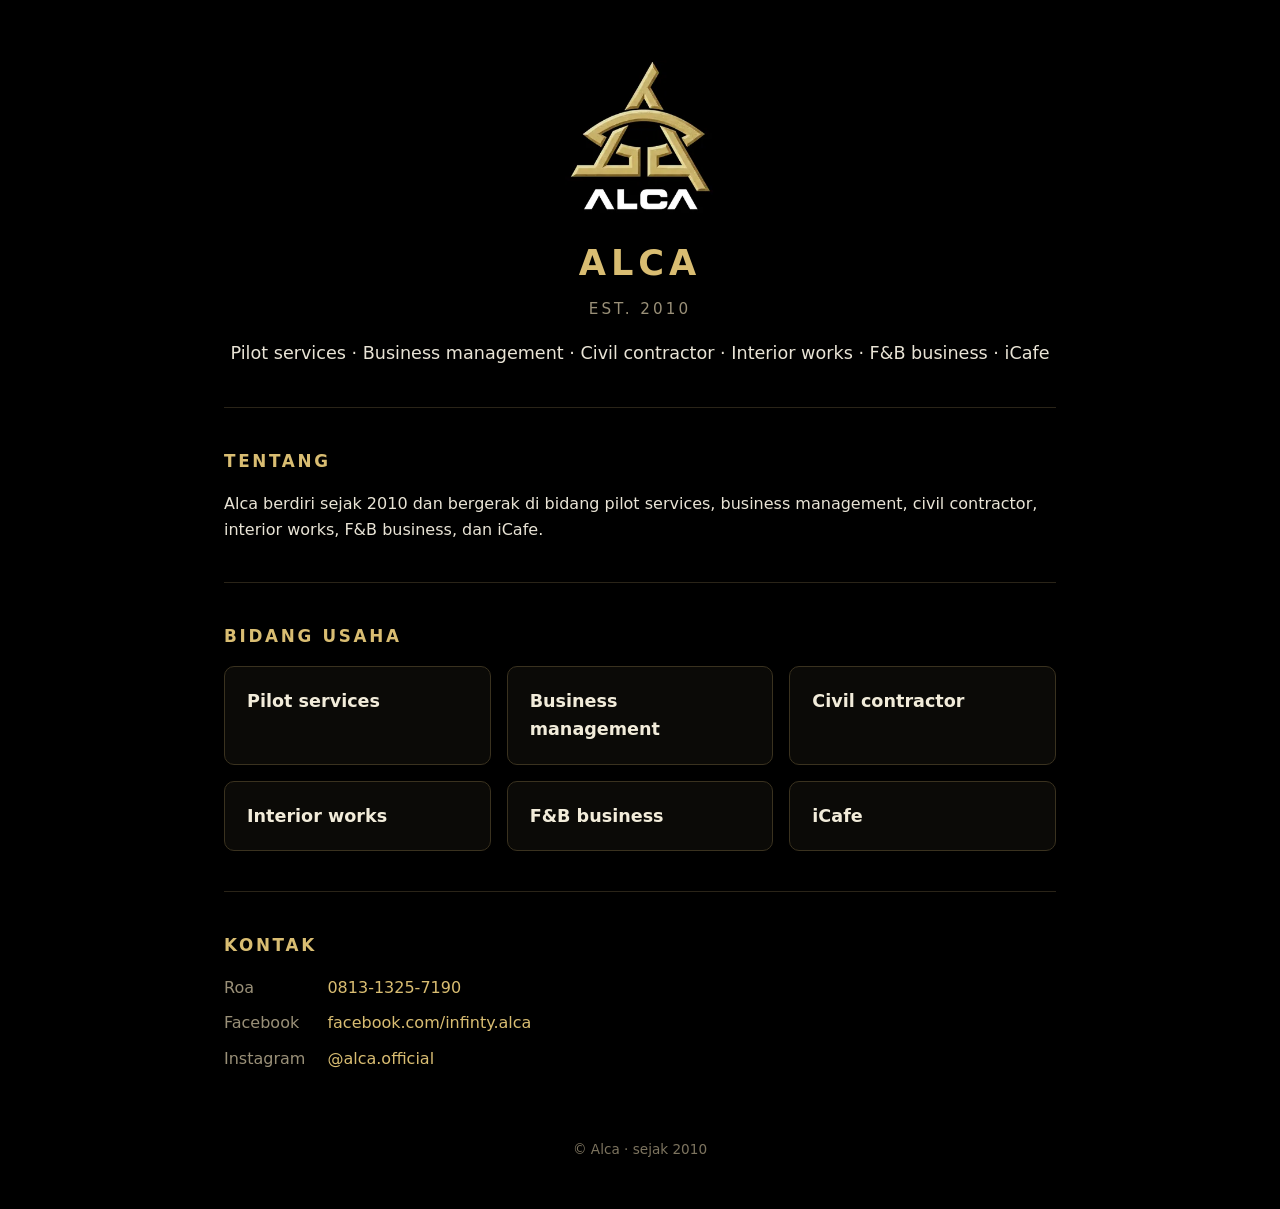
==== index.html @ 1f53512e "Update index.html" ====
<!DOCTYPE html>
<html lang="id">
<head>
<meta charset="utf-8">
<meta name="viewport" content="width=device-width, initial-scale=1">
<title>Alca | Business management, contractor, F&amp;B, iCafe &amp; pilot services</title>
<meta name="description" content="Alca, berdiri sejak 2010. Pilot services, business management, civil contractor, interior works, F&amp;B business, dan iCafe.">
<meta property="og:title" content="Alca | Business management, contractor, F&amp;B, iCafe &amp; pilot services">
<meta property="og:description" content="Alca, berdiri sejak 2010. Pilot services, business management, civil contractor, interior works, F&amp;B business, dan iCafe.">
<meta property="og:type" content="website">
<script type="application/ld+json">
{"@context":"https://schema.org","@type":"Organization","name":"Alca","foundingDate":"2010","description":"Pilot services, business management, civil contractor, interior works, F&B business, dan iCafe.","telephone":"+62-813-1325-7190","sameAs":["https://www.facebook.com/infinty.alca/","https://www.instagram.com/alca.official/"]}
</script>
<style>
*{box-sizing:border-box;margin:0;padding:0}
html{-webkit-text-size-adjust:100%}
body{background:#000;color:#e9e4d6;font-family:system-ui,-apple-system,"Segoe UI",Roboto,Helvetica,Arial,sans-serif;line-height:1.6}
a{color:#d9bd72;text-decoration:none}
a:hover{text-decoration:underline}
.wrap{max-width:880px;margin:0 auto;padding:0 24px}
header.hero{text-align:center;padding:56px 0 40px;border-bottom:1px solid #2a2418}
header.hero img{width:150px;height:auto;display:block;margin:0 auto 20px}
header.hero h1{font-size:2.2rem;letter-spacing:.14em;text-transform:uppercase;color:#d9bd72;font-weight:600}
header.hero .est{margin-top:6px;font-size:.95rem;letter-spacing:.2em;text-transform:uppercase;color:#9a9078}
header.hero p.tag{margin-top:18px;font-size:1.1rem;color:#e9e4d6}
section{padding:40px 0;border-bottom:1px solid #2a2418}
section:last-of-type{border-bottom:0}
h2{font-size:1.05rem;letter-spacing:.16em;text-transform:uppercase;color:#d9bd72;margin-bottom:16px;font-weight:600}
.grid{display:grid;grid-template-columns:repeat(auto-fit,minmax(240px,1fr));gap:16px}
.card{border:1px solid #3a321f;border-radius:10px;padding:20px 22px;background:#0b0a07}
.card h3{font-size:1.1rem;font-weight:600;color:#f2ecda}
dl.contact{display:grid;grid-template-columns:max-content 1fr;gap:10px 22px}
dl.contact dt{color:#9a9078}
dl.contact dd{color:#f2ecda}
footer{padding:28px 0 48px;text-align:center;color:#7d745f;font-size:.85rem}
@media(max-width:520px){header.hero h1{font-size:1.8rem}dl.contact{grid-template-columns:1fr;gap:2px}dl.contact dd{margin-bottom:12px}}
</style>
</head>
<body>
<div class="wrap">
<header class="hero">
<img src="[data-uri]" alt="Logo Alca" width="150" height="159">
<h1>Alca</h1>
<div class="est">Est. 2010</div>
<p class="tag">Pilot services &middot; Business management &middot; Civil contractor &middot; Interior works &middot; F&amp;B business &middot; iCafe</p>
</header>
<section id="tentang">
<h2>Tentang</h2>
<p>Alca berdiri sejak 2010 dan bergerak di bidang pilot services, business management, civil contractor, interior works, F&amp;B business, dan iCafe.</p>
</section>
<section id="layanan">
<h2>Bidang usaha</h2>
<div class="grid">
<div class="card"><h3>Pilot services</h3></div>
<div class="card"><h3>Business management</h3></div>
<div class="card"><h3>Civil contractor</h3></div>
<div class="card"><h3>Interior works</h3></div>
<div class="card"><h3>F&amp;B business</h3></div>
<div class="card"><h3>iCafe</h3></div>
</div>
</section>
<section id="kontak">
<h2>Kontak</h2>
<dl class="contact">
<dt>Roa</dt><dd><a href="tel:+6281313257190">0813-1325-7190</a></dd>
<dt>Facebook</dt><dd><a href="https://www.facebook.com/infinty.alca/">facebook.com/infinty.alca</a></dd>
<dt>Instagram</dt><dd><a href="https://www.instagram.com/alca.official/">@alca.official</a></dd>
</dl>
</section>
<footer>&copy; Alca &middot; sejak 2010</footer>
</div>
</body>
</html>
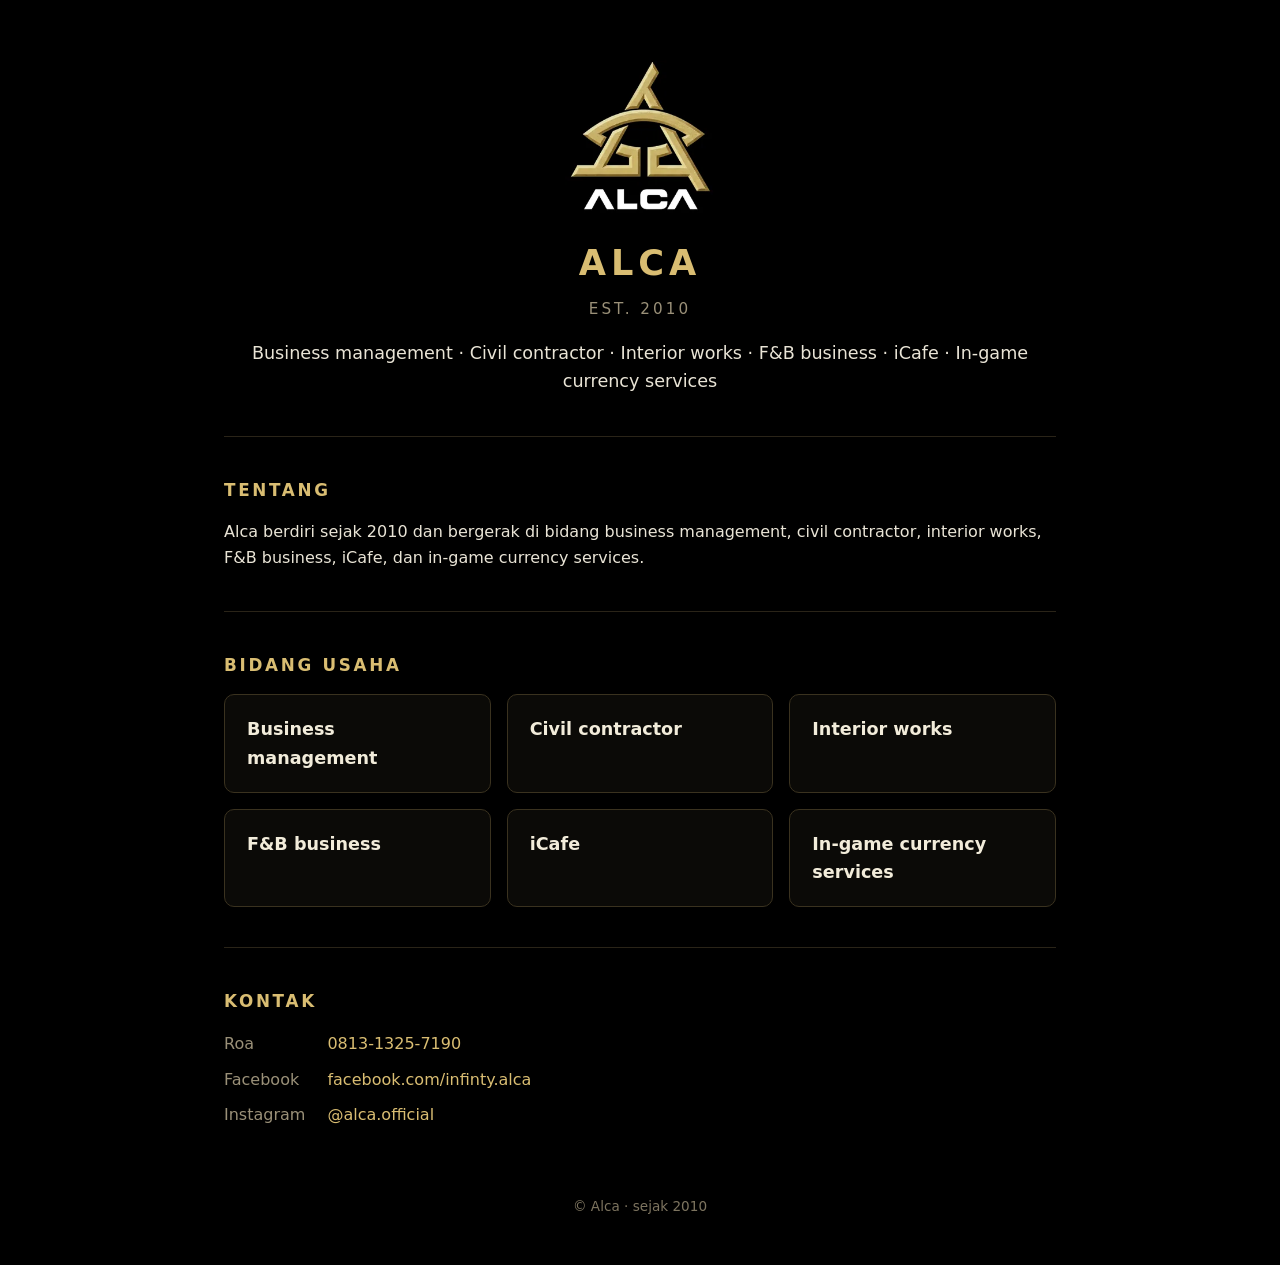
==== commit d59e93a5: "Update index.html" ====
--- a/index.html
+++ b/index.html
@@ -3,13 +3,13 @@
 <head>
 <meta charset="utf-8">
 <meta name="viewport" content="width=device-width, initial-scale=1">
-<title>Alca | Business management, contractor, F&amp;B, iCafe &amp; pilot services</title>
-<meta name="description" content="Alca, berdiri sejak 2010. Pilot services, business management, civil contractor, interior works, F&amp;B business, dan iCafe.">
-<meta property="og:title" content="Alca | Business management, contractor, F&amp;B, iCafe &amp; pilot services">
-<meta property="og:description" content="Alca, berdiri sejak 2010. Pilot services, business management, civil contractor, interior works, F&amp;B business, dan iCafe.">
+<title>Alca | Business management, contractor, F&amp;B, iCafe &amp; in-game currency services</title>
+<meta name="description" content="Alca, berdiri sejak 2010. Business management, civil contractor, interior works, F&amp;B business, iCafe, dan in-game currency services.">
+<meta property="og:title" content="Alca | Business management, contractor, F&amp;B, iCafe &amp; in-game currency services">
+<meta property="og:description" content="Alca, berdiri sejak 2010. Business management, civil contractor, interior works, F&amp;B business, iCafe, dan in-game currency services.">
 <meta property="og:type" content="website">
 <script type="application/ld+json">
-{"@context":"https://schema.org","@type":"Organization","name":"Alca","foundingDate":"2010","description":"Pilot services, business management, civil contractor, interior works, F&B business, dan iCafe.","telephone":"+62-813-1325-7190","sameAs":["https://www.facebook.com/infinty.alca/","https://www.instagram.com/alca.official/"]}
+{"@context":"https://schema.org","@type":"Organization","name":"Alca","foundingDate":"2010","description":"Business management, civil contractor, interior works, F&B business, iCafe, dan in-game currency services.","telephone":"+62-813-1325-7190","sameAs":["https://www.facebook.com/infinty.alca/","https://www.instagram.com/alca.official/"]}
 </script>
 <style>
 *{box-sizing:border-box;margin:0;padding:0}
@@ -42,21 +42,21 @@
 <img src="[data-uri]" alt="Logo Alca" width="150" height="159">
 <h1>Alca</h1>
 <div class="est">Est. 2010</div>
-<p class="tag">Pilot services &middot; Business management &middot; Civil contractor &middot; Interior works &middot; F&amp;B business &middot; iCafe</p>
+<p class="tag">Business management &middot; Civil contractor &middot; Interior works &middot; F&amp;B business &middot; iCafe &middot; In-game currency services</p>
 </header>
 <section id="tentang">
 <h2>Tentang</h2>
-<p>Alca berdiri sejak 2010 dan bergerak di bidang pilot services, business management, civil contractor, interior works, F&amp;B business, dan iCafe.</p>
+<p>Alca berdiri sejak 2010 dan bergerak di bidang business management, civil contractor, interior works, F&amp;B business, iCafe, dan in-game currency services.</p>
 </section>
 <section id="layanan">
 <h2>Bidang usaha</h2>
 <div class="grid">
-<div class="card"><h3>Pilot services</h3></div>
 <div class="card"><h3>Business management</h3></div>
 <div class="card"><h3>Civil contractor</h3></div>
 <div class="card"><h3>Interior works</h3></div>
 <div class="card"><h3>F&amp;B business</h3></div>
 <div class="card"><h3>iCafe</h3></div>
+<div class="card"><h3>In-game currency services</h3></div>
 </div>
 </section>
 <section id="kontak">
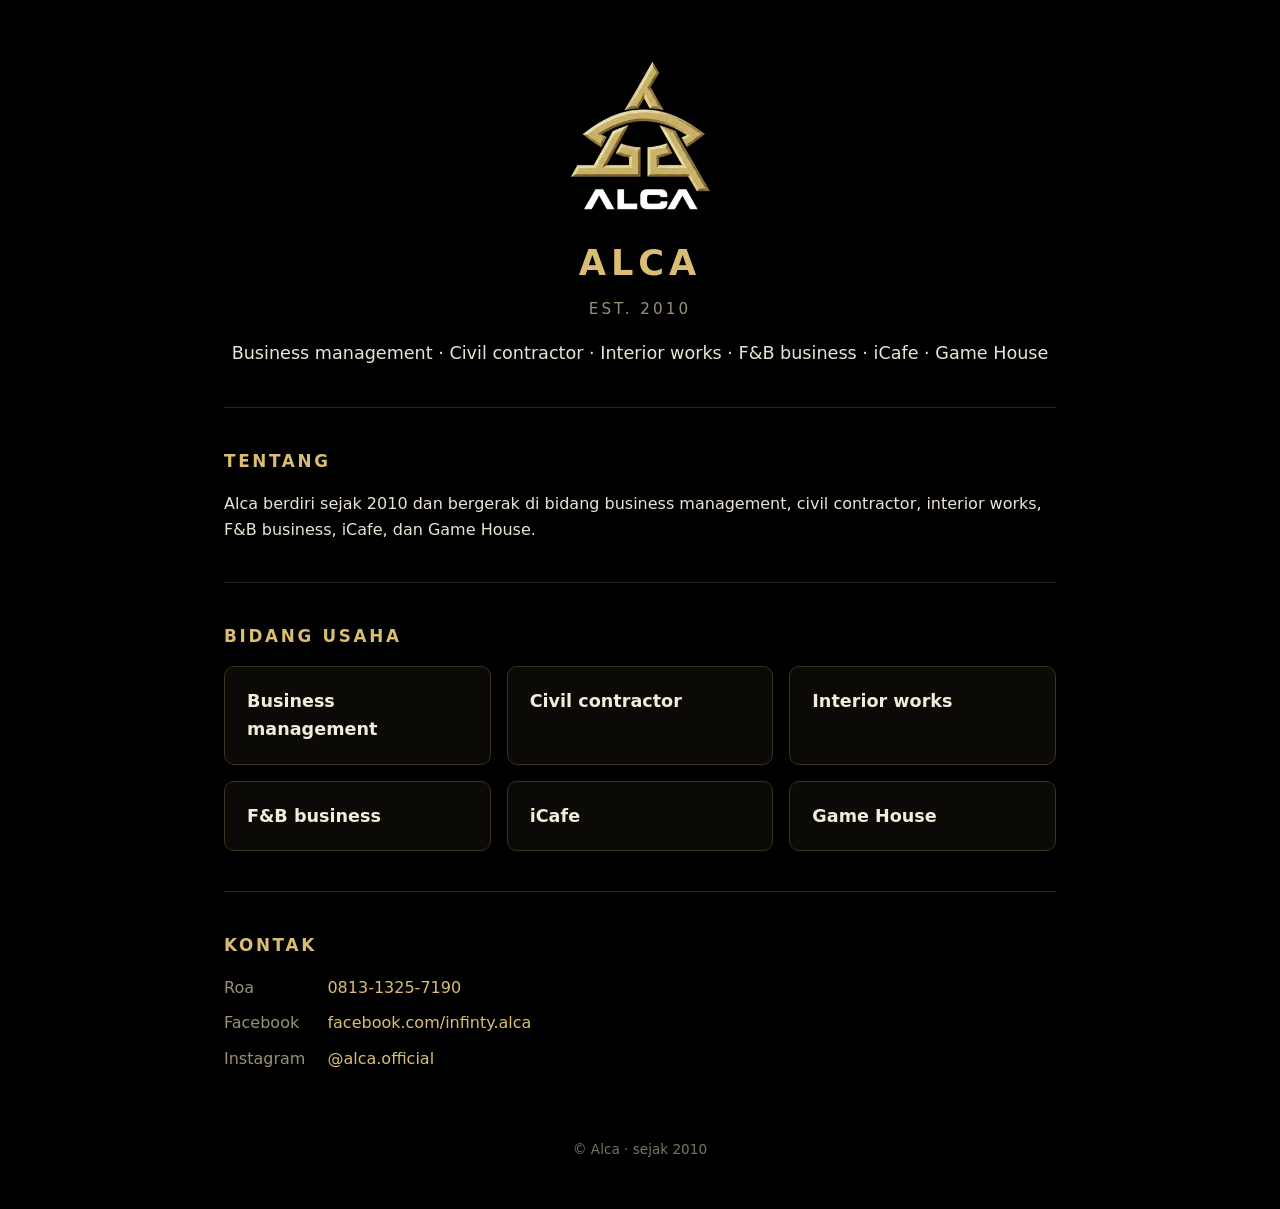
==== commit f5bf02fe: "Update index.html" ====
--- a/index.html
+++ b/index.html
@@ -3,13 +3,13 @@
 <head>
 <meta charset="utf-8">
 <meta name="viewport" content="width=device-width, initial-scale=1">
-<title>Alca | Business management, contractor, F&amp;B, iCafe &amp; in-game currency services</title>
-<meta name="description" content="Alca, berdiri sejak 2010. Business management, civil contractor, interior works, F&amp;B business, iCafe, dan in-game currency services.">
-<meta property="og:title" content="Alca | Business management, contractor, F&amp;B, iCafe &amp; in-game currency services">
-<meta property="og:description" content="Alca, berdiri sejak 2010. Business management, civil contractor, interior works, F&amp;B business, iCafe, dan in-game currency services.">
+<title>Alca | Business management, contractor, F&amp;B, iCafe &amp; Game House</title>
+<meta name="description" content="Alca, berdiri sejak 2010. Business management, civil contractor, interior works, F&amp;B business, iCafe, dan Game House.">
+<meta property="og:title" content="Alca | Business management, contractor, F&amp;B, iCafe &amp; Game House">
+<meta property="og:description" content="Alca, berdiri sejak 2010. Business management, civil contractor, interior works, F&amp;B business, iCafe, dan Game House.">
 <meta property="og:type" content="website">
 <script type="application/ld+json">
-{"@context":"https://schema.org","@type":"Organization","name":"Alca","foundingDate":"2010","description":"Business management, civil contractor, interior works, F&B business, iCafe, dan in-game currency services.","telephone":"+62-813-1325-7190","sameAs":["https://www.facebook.com/infinty.alca/","https://www.instagram.com/alca.official/"]}
+{"@context":"https://schema.org","@type":"Organization","name":"Alca","foundingDate":"2010","description":"Business management, civil contractor, interior works, F&B business, iCafe, dan Game House.","telephone":"+62-813-1325-7190","sameAs":["https://www.facebook.com/infinty.alca/","https://www.instagram.com/alca.official/"]}
 </script>
 <style>
 *{box-sizing:border-box;margin:0;padding:0}
@@ -42,11 +42,11 @@
 <img src="[data-uri]" alt="Logo Alca" width="150" height="159">
 <h1>Alca</h1>
 <div class="est">Est. 2010</div>
-<p class="tag">Business management &middot; Civil contractor &middot; Interior works &middot; F&amp;B business &middot; iCafe &middot; In-game currency services</p>
+<p class="tag">Business management &middot; Civil contractor &middot; Interior works &middot; F&amp;B business &middot; iCafe &middot; Game House</p>
 </header>
 <section id="tentang">
 <h2>Tentang</h2>
-<p>Alca berdiri sejak 2010 dan bergerak di bidang business management, civil contractor, interior works, F&amp;B business, iCafe, dan in-game currency services.</p>
+<p>Alca berdiri sejak 2010 dan bergerak di bidang business management, civil contractor, interior works, F&amp;B business, iCafe, dan Game House.</p>
 </section>
 <section id="layanan">
 <h2>Bidang usaha</h2>
@@ -56,7 +56,7 @@
 <div class="card"><h3>Interior works</h3></div>
 <div class="card"><h3>F&amp;B business</h3></div>
 <div class="card"><h3>iCafe</h3></div>
-<div class="card"><h3>In-game currency services</h3></div>
+<div class="card"><h3>Game House</h3></div>
 </div>
 </section>
 <section id="kontak">
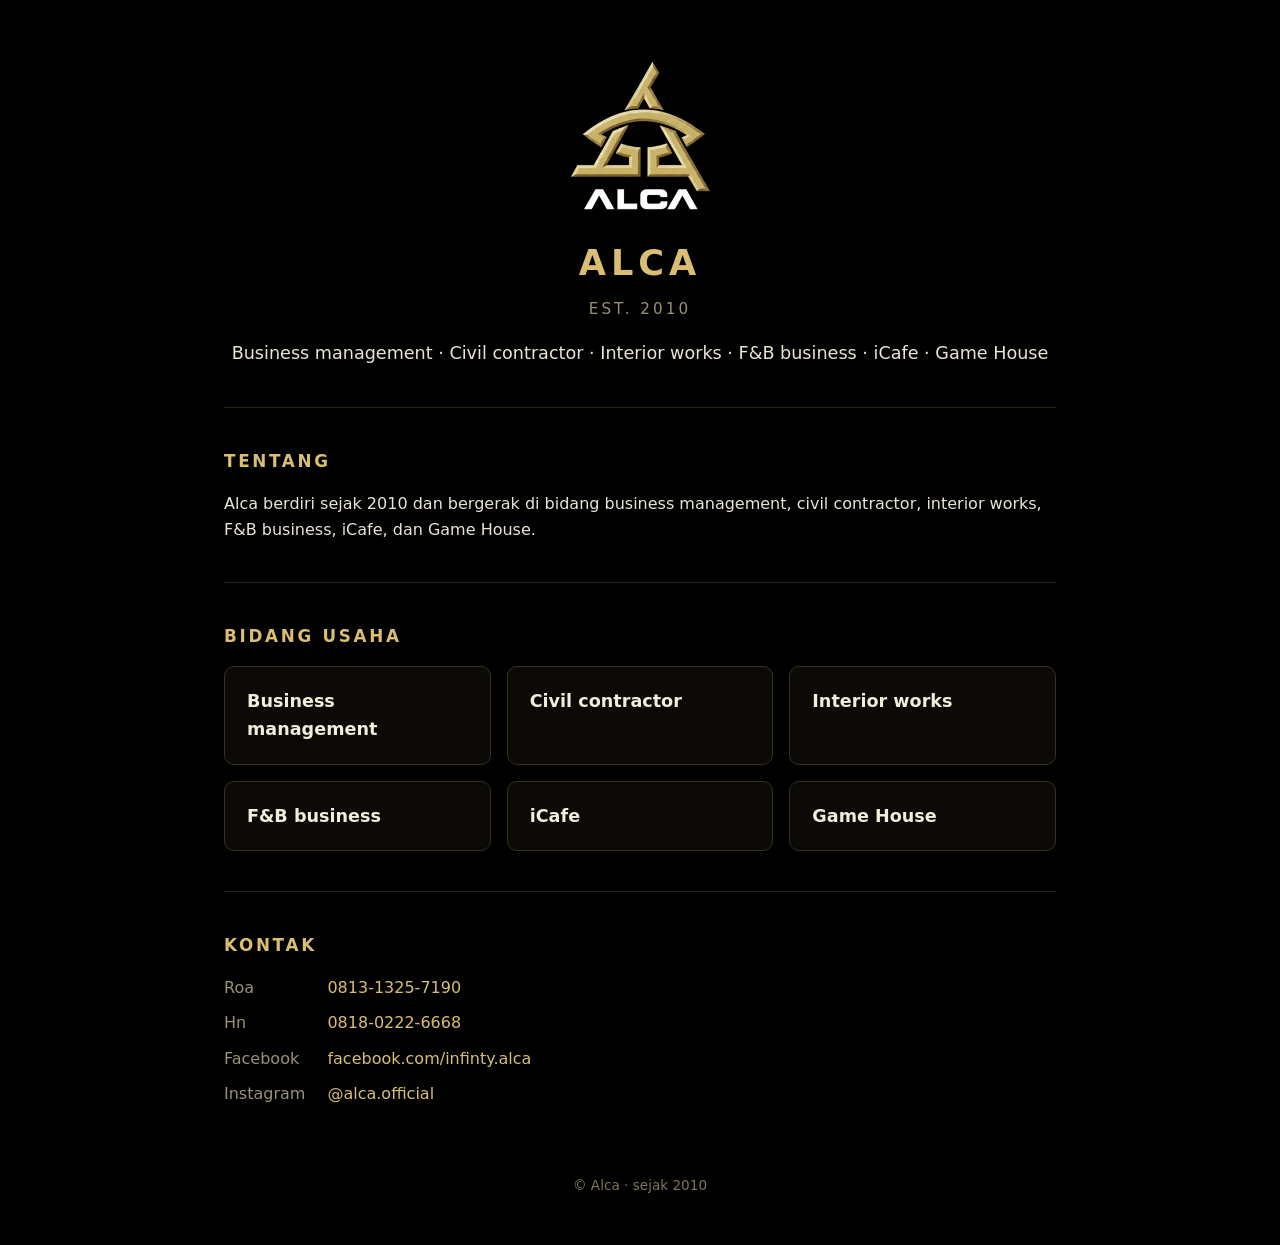
==== commit ed878577: "Update index.html" ====
--- a/index.html
+++ b/index.html
@@ -63,6 +63,7 @@
 <h2>Kontak</h2>
 <dl class="contact">
 <dt>Roa</dt><dd><a href="tel:+6281313257190">0813-1325-7190</a></dd>
+<dt>Hn</dt><dd><a href="tel:+6281802226668">0818-0222-6668</a></dd>
 <dt>Facebook</dt><dd><a href="https://www.facebook.com/infinty.alca/">facebook.com/infinty.alca</a></dd>
 <dt>Instagram</dt><dd><a href="https://www.instagram.com/alca.official/">@alca.official</a></dd>
 </dl>
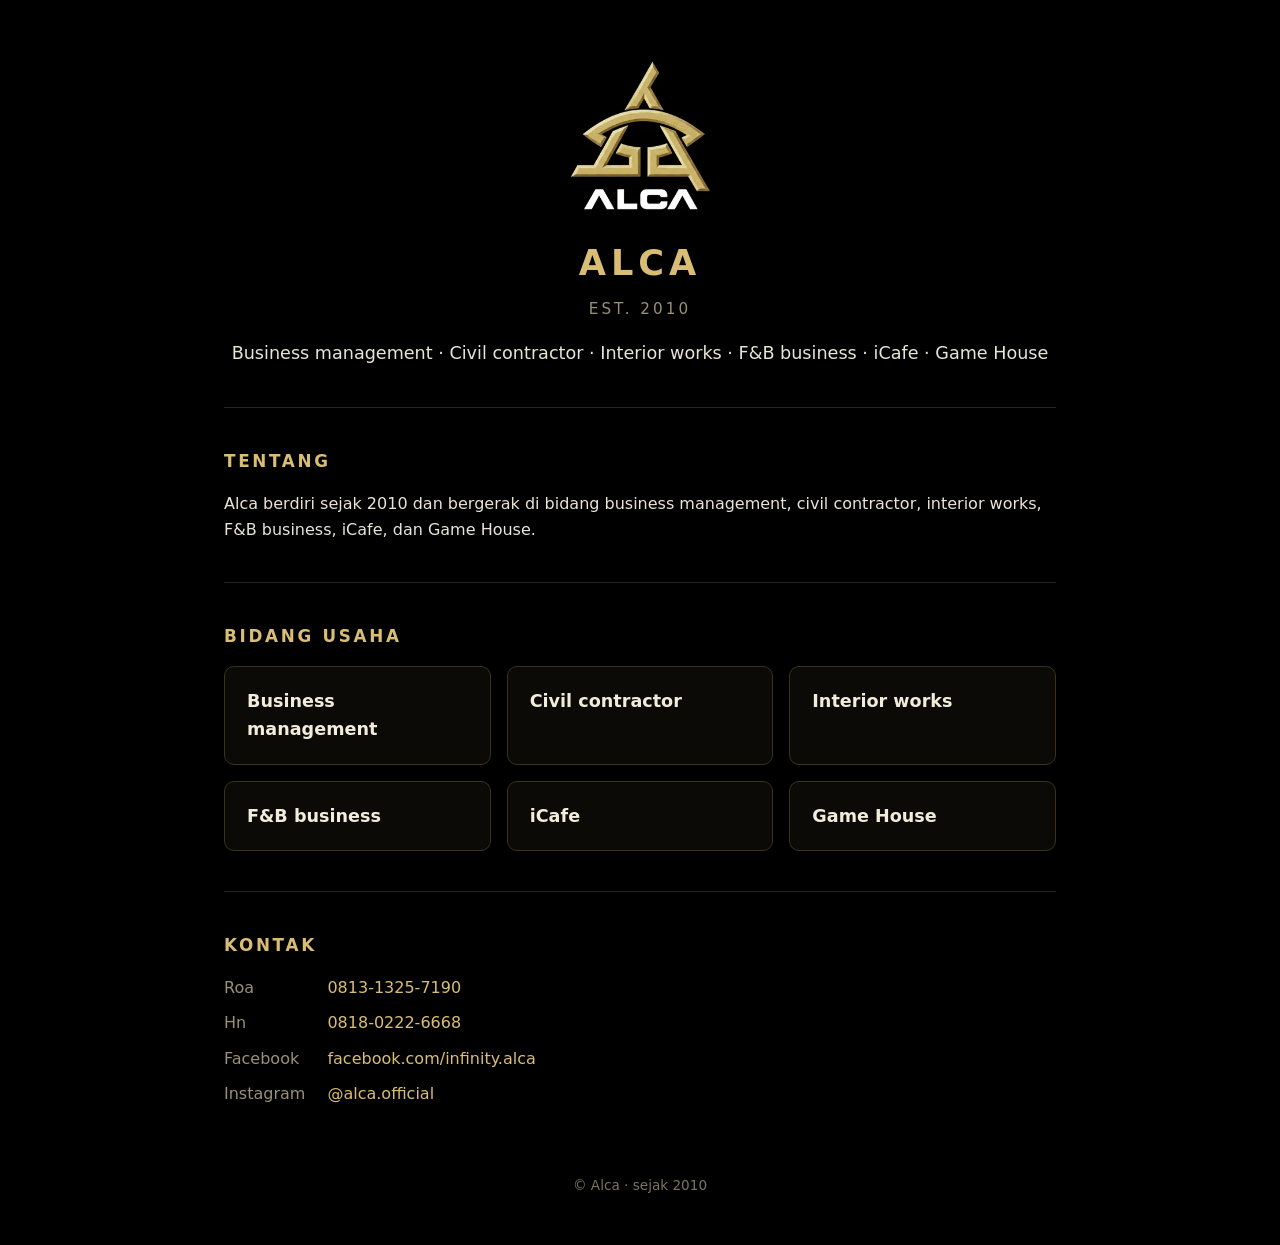
==== commit 8a946913: "Update index.html" ====
--- a/index.html
+++ b/index.html
@@ -9,7 +9,7 @@
 <meta property="og:description" content="Alca, berdiri sejak 2010. Business management, civil contractor, interior works, F&amp;B business, iCafe, dan Game House.">
 <meta property="og:type" content="website">
 <script type="application/ld+json">
-{"@context":"https://schema.org","@type":"Organization","name":"Alca","foundingDate":"2010","description":"Business management, civil contractor, interior works, F&B business, iCafe, dan Game House.","telephone":"+62-813-1325-7190","sameAs":["https://www.facebook.com/infinty.alca/","https://www.instagram.com/alca.official/"]}
+{"@context":"https://schema.org","@type":"Organization","name":"Alca","foundingDate":"2010","description":"Business management, civil contractor, interior works, F&B business, iCafe, dan Game House.","telephone":"+62-813-1325-7190","sameAs":["https://www.facebook.com/infinity.alca/","https://www.instagram.com/alca.official/"]}
 </script>
 <style>
 *{box-sizing:border-box;margin:0;padding:0}
@@ -64,7 +64,7 @@
 <dl class="contact">
 <dt>Roa</dt><dd><a href="tel:+6281313257190">0813-1325-7190</a></dd>
 <dt>Hn</dt><dd><a href="tel:+6281802226668">0818-0222-6668</a></dd>
-<dt>Facebook</dt><dd><a href="https://www.facebook.com/infinty.alca/">facebook.com/infinty.alca</a></dd>
+<dt>Facebook</dt><dd><a href="https://www.facebook.com/infinity.alca/">facebook.com/infinity.alca</a></dd>
 <dt>Instagram</dt><dd><a href="https://www.instagram.com/alca.official/">@alca.official</a></dd>
 </dl>
 </section>
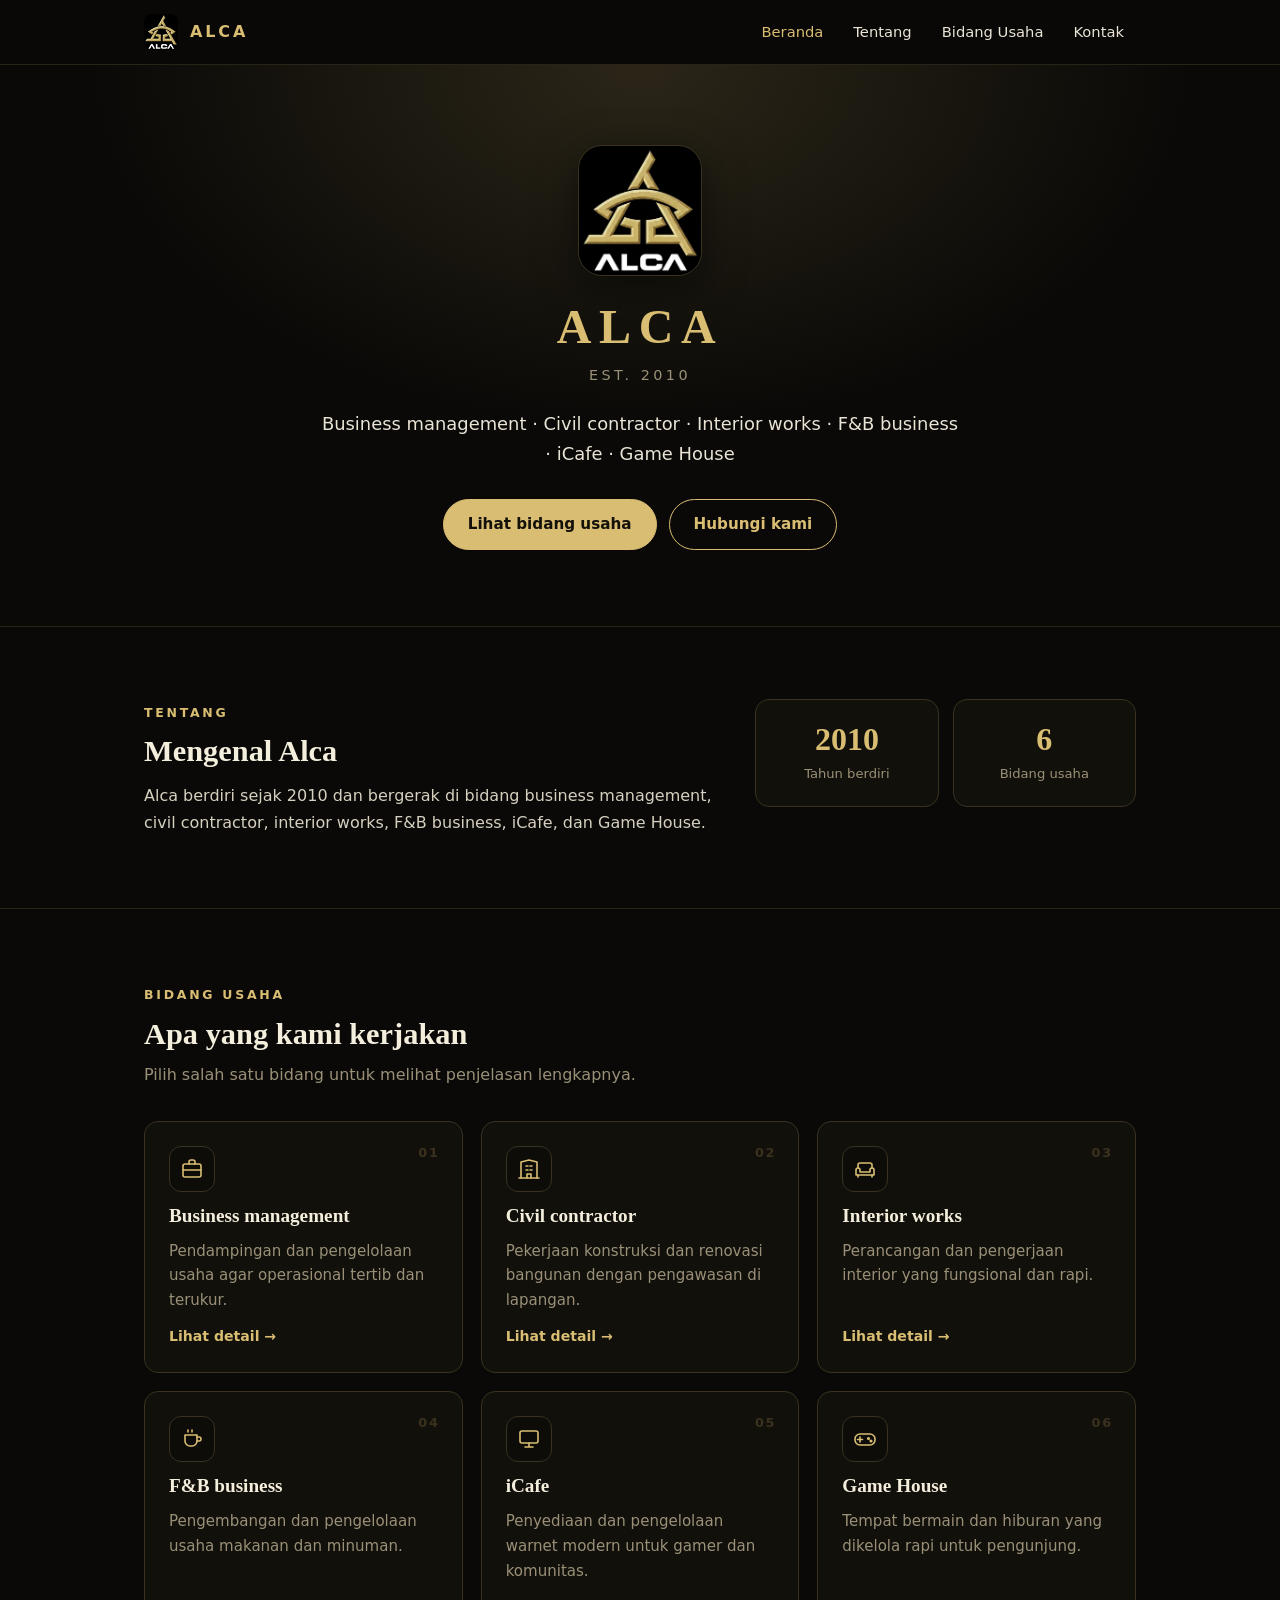
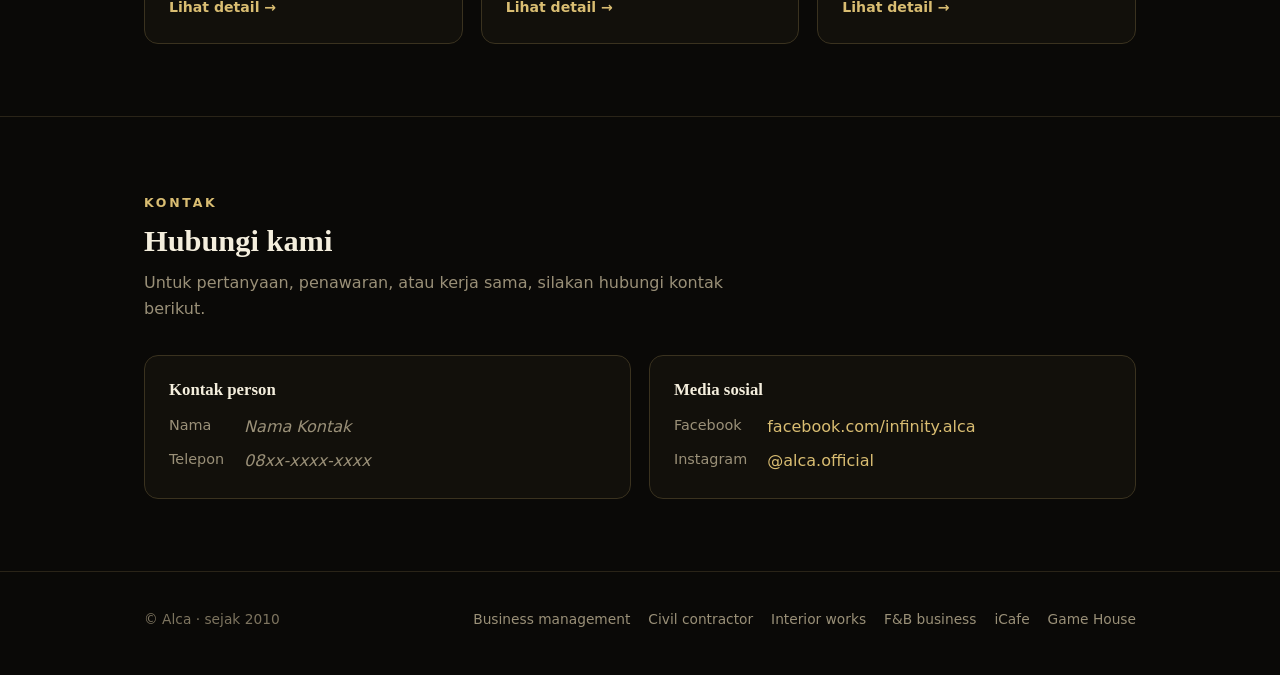
==== commit 08999657: "Redesign Alca profile as a multi-page site Rebuild the one-page profile as a tidier site: home page " ====
--- a/index.html
+++ b/index.html
@@ -3,72 +3,144 @@
 <head>
 <meta charset="utf-8">
 <meta name="viewport" content="width=device-width, initial-scale=1">
-<title>Alca | Business management, contractor, F&amp;B, iCafe &amp; Game House</title>
-<meta name="description" content="Alca, berdiri sejak 2010. Business management, civil contractor, interior works, F&amp;B business, iCafe, dan Game House.">
-<meta property="og:title" content="Alca | Business management, contractor, F&amp;B, iCafe &amp; Game House">
-<meta property="og:description" content="Alca, berdiri sejak 2010. Business management, civil contractor, interior works, F&amp;B business, iCafe, dan Game House.">
+<title>Alca | Business management, Civil contractor, Interior works dan lainnya</title>
+<meta name="description" content="Alca, berdiri sejak 2010. Business management · Civil contractor · Interior works · F&amp;B business · iCafe · Game House.">
+<meta name="theme-color" content="#0a0907">
+<meta property="og:title" content="Alca | Business management, Civil contractor, Interior works dan lainnya">
+<meta property="og:description" content="Alca, berdiri sejak 2010. Business management · Civil contractor · Interior works · F&amp;B business · iCafe · Game House.">
 <meta property="og:type" content="website">
+<meta property="og:image" content="https://hendryalca-lab.github.io/alca/assets/logo.webp">
+<link rel="icon" type="image/webp" href="assets/logo.webp">
+<link rel="stylesheet" href="assets/style.css">
 <script type="application/ld+json">
-{"@context":"https://schema.org","@type":"Organization","name":"Alca","foundingDate":"2010","description":"Business management, civil contractor, interior works, F&B business, iCafe, dan Game House.","telephone":"+62-813-1325-7190","sameAs":["https://www.facebook.com/infinity.alca/","https://www.instagram.com/alca.official/"]}
+{"@context":"https://schema.org","@type":"Organization","name":"Alca","foundingDate":"2010","url":"https://hendryalca-lab.github.io/alca/","description":"Business management · Civil contractor · Interior works · F&amp;B business · iCafe · Game House.","sameAs":["https://www.facebook.com/infinity.alca/","https://www.instagram.com/alca.official/"]}
 </script>
-<style>
-*{box-sizing:border-box;margin:0;padding:0}
-html{-webkit-text-size-adjust:100%}
-body{background:#000;color:#e9e4d6;font-family:system-ui,-apple-system,"Segoe UI",Roboto,Helvetica,Arial,sans-serif;line-height:1.6}
-a{color:#d9bd72;text-decoration:none}
-a:hover{text-decoration:underline}
-.wrap{max-width:880px;margin:0 auto;padding:0 24px}
-header.hero{text-align:center;padding:56px 0 40px;border-bottom:1px solid #2a2418}
-header.hero img{width:150px;height:auto;display:block;margin:0 auto 20px}
-header.hero h1{font-size:2.2rem;letter-spacing:.14em;text-transform:uppercase;color:#d9bd72;font-weight:600}
-header.hero .est{margin-top:6px;font-size:.95rem;letter-spacing:.2em;text-transform:uppercase;color:#9a9078}
-header.hero p.tag{margin-top:18px;font-size:1.1rem;color:#e9e4d6}
-section{padding:40px 0;border-bottom:1px solid #2a2418}
-section:last-of-type{border-bottom:0}
-h2{font-size:1.05rem;letter-spacing:.16em;text-transform:uppercase;color:#d9bd72;margin-bottom:16px;font-weight:600}
-.grid{display:grid;grid-template-columns:repeat(auto-fit,minmax(240px,1fr));gap:16px}
-.card{border:1px solid #3a321f;border-radius:10px;padding:20px 22px;background:#0b0a07}
-.card h3{font-size:1.1rem;font-weight:600;color:#f2ecda}
-dl.contact{display:grid;grid-template-columns:max-content 1fr;gap:10px 22px}
-dl.contact dt{color:#9a9078}
-dl.contact dd{color:#f2ecda}
-footer{padding:28px 0 48px;text-align:center;color:#7d745f;font-size:.85rem}
-@media(max-width:520px){header.hero h1{font-size:1.8rem}dl.contact{grid-template-columns:1fr;gap:2px}dl.contact dd{margin-bottom:12px}}
-</style>
 </head>
 <body>
+<header class="site-header">
 <div class="wrap">
-<header class="hero">
-<img src="[data-uri]" alt="Logo Alca" width="150" height="159">
+<a class="brand" href="index.html"><img src="assets/logo.webp" alt="" width="34" height="36">Alca</a>
+<nav class="nav" aria-label="Menu utama">
+<a href="index.html" aria-current="page">Beranda</a>
+<a href="index.html#tentang">Tentang</a>
+<a href="index.html#bidang-usaha">Bidang Usaha</a>
+<a href="index.html#kontak">Kontak</a>
+</nav>
+</div>
+</header>
+<main>
+<section class="hero">
+<div class="wrap">
+<img src="assets/logo.webp" alt="Logo Alca" width="124" height="131">
 <h1>Alca</h1>
 <div class="est">Est. 2010</div>
-<p class="tag">Business management &middot; Civil contractor &middot; Interior works &middot; F&amp;B business &middot; iCafe &middot; Game House</p>
-</header>
-<section id="tentang">
-<h2>Tentang</h2>
-<p>Alca berdiri sejak 2010 dan bergerak di bidang business management, civil contractor, interior works, F&amp;B business, iCafe, dan Game House.</p>
-</section>
-<section id="layanan">
-<h2>Bidang usaha</h2>
-<div class="grid">
-<div class="card"><h3>Business management</h3></div>
-<div class="card"><h3>Civil contractor</h3></div>
-<div class="card"><h3>Interior works</h3></div>
-<div class="card"><h3>F&amp;B business</h3></div>
-<div class="card"><h3>iCafe</h3></div>
-<div class="card"><h3>Game House</h3></div>
+<p class="tag">Business management · Civil contractor · Interior works · F&amp;B business · iCafe · Game House</p>
+<div class="actions">
+<a class="btn btn-fill" href="#bidang-usaha">Lihat bidang usaha</a>
+<a class="btn btn-ghost" href="#kontak">Hubungi kami</a>
+</div>
 </div>
 </section>
-<section id="kontak">
-<h2>Kontak</h2>
-<dl class="contact">
-<dt>Roa</dt><dd><a href="tel:+6281313257190">0813-1325-7190</a></dd>
-<dt>Hn</dt><dd><a href="tel:+6281802226668">0818-0222-6668</a></dd>
-<dt>Facebook</dt><dd><a href="https://www.facebook.com/infinity.alca/">facebook.com/infinity.alca</a></dd>
-<dt>Instagram</dt><dd><a href="https://www.instagram.com/alca.official/">@alca.official</a></dd>
+
+<section class="section" id="tentang">
+<div class="wrap about">
+<div>
+<span class="eyebrow">Tentang</span>
+<h2>Mengenal Alca</h2>
+<p>Alca berdiri sejak 2010 dan bergerak di bidang business management, civil contractor, interior works, F&amp;B business, iCafe, dan Game House.</p>
+</div>
+<div class="stats">
+<div class="stat"><b>2010</b><span>Tahun berdiri</span></div>
+<div class="stat"><b>6</b><span>Bidang usaha</span></div>
+</div>
+</div>
+</section>
+
+<section class="section" id="bidang-usaha">
+<div class="wrap">
+<div class="section-head">
+<span class="eyebrow">Bidang usaha</span>
+<h2>Apa yang kami kerjakan</h2>
+<p>Pilih salah satu bidang untuk melihat penjelasan lengkapnya.</p>
+</div>
+<div class="grid">
+<a class="card" href="business-management.html">
+<span class="num">01</span>
+<span class="ico" aria-hidden="true"><svg viewBox="0 0 24 24"><rect x="3" y="7" width="18" height="13" rx="2"/><path d="M9 7V5a2 2 0 0 1 2-2h2a2 2 0 0 1 2 2v2"/><path d="M3 13h18"/></svg></span>
+<h3>Business management</h3>
+<p>Pendampingan dan pengelolaan usaha agar operasional tertib dan terukur.</p>
+<span class="more">Lihat detail <i>&rarr;</i></span>
+</a>
+<a class="card" href="civil-contractor.html">
+<span class="num">02</span>
+<span class="ico" aria-hidden="true"><svg viewBox="0 0 24 24"><path d="M4 21V5l8-2 8 2v16"/><path d="M2 21h20"/><path d="M9 9h2M13 9h2M9 13h2M13 13h2"/><path d="M10 21v-4h4v4"/></svg></span>
+<h3>Civil contractor</h3>
+<p>Pekerjaan konstruksi dan renovasi bangunan dengan pengawasan di lapangan.</p>
+<span class="more">Lihat detail <i>&rarr;</i></span>
+</a>
+<a class="card" href="interior-works.html">
+<span class="num">03</span>
+<span class="ico" aria-hidden="true"><svg viewBox="0 0 24 24"><path d="M5 11V8a2 2 0 0 1 2-2h10a2 2 0 0 1 2 2v3"/><path d="M3 13a2 2 0 0 1 4 0v2h10v-2a2 2 0 0 1 4 0v5H3z"/><path d="M5 18v2M19 18v2"/></svg></span>
+<h3>Interior works</h3>
+<p>Perancangan dan pengerjaan interior yang fungsional dan rapi.</p>
+<span class="more">Lihat detail <i>&rarr;</i></span>
+</a>
+<a class="card" href="fnb-business.html">
+<span class="num">04</span>
+<span class="ico" aria-hidden="true"><svg viewBox="0 0 24 24"><path d="M5 8h12v6a5 5 0 0 1-5 5h-2a5 5 0 0 1-5-5z"/><path d="M17 10h2a2 2 0 0 1 0 4h-2"/><path d="M8 3v2M12 3v2"/></svg></span>
+<h3>F&amp;B business</h3>
+<p>Pengembangan dan pengelolaan usaha makanan dan minuman.</p>
+<span class="more">Lihat detail <i>&rarr;</i></span>
+</a>
+<a class="card" href="icafe.html">
+<span class="num">05</span>
+<span class="ico" aria-hidden="true"><svg viewBox="0 0 24 24"><rect x="3" y="4" width="18" height="12" rx="2"/><path d="M8 20h8M12 16v4"/></svg></span>
+<h3>iCafe</h3>
+<p>Penyediaan dan pengelolaan warnet modern untuk gamer dan komunitas.</p>
+<span class="more">Lihat detail <i>&rarr;</i></span>
+</a>
+<a class="card" href="game-house.html">
+<span class="num">06</span>
+<span class="ico" aria-hidden="true"><svg viewBox="0 0 24 24"><rect x="2" y="7" width="20" height="11" rx="5"/><path d="M7 10v5M4.5 12.5h5"/><circle cx="15.5" cy="11.5" r=".8"/><circle cx="18" cy="14" r=".8"/></svg></span>
+<h3>Game House</h3>
+<p>Tempat bermain dan hiburan yang dikelola rapi untuk pengunjung.</p>
+<span class="more">Lihat detail <i>&rarr;</i></span>
+</a>
+</div>
+</div>
+</section>
+
+<section class="section" id="kontak">
+<div class="wrap">
+<div class="section-head">
+<span class="eyebrow">Kontak</span>
+<h2>Hubungi kami</h2>
+<p>Untuk pertanyaan, penawaran, atau kerja sama, silakan hubungi kontak berikut.</p>
+</div>
+<div class="contact">
+<div class="card">
+<h3>Kontak person</h3>
+<dl>
+<dt>Nama</dt><dd><span class="todo">Nama Kontak</span></dd>
+<dt>Telepon</dt><dd><span class="todo">08xx-xxxx-xxxx</span></dd>
 </dl>
+</div>
+<div class="card">
+<h3>Media sosial</h3>
+<dl>
+<dt>Facebook</dt><dd><a href="https://www.facebook.com/infinity.alca/" target="_blank" rel="noopener">facebook.com/infinity.alca</a></dd>
+<dt>Instagram</dt><dd><a href="https://www.instagram.com/alca.official/" target="_blank" rel="noopener">@alca.official</a></dd>
+</dl>
+</div>
+</div>
+</div>
 </section>
-<footer>&copy; Alca &middot; sejak 2010</footer>
+</main>
+<footer class="site-footer">
+<div class="wrap">
+<span>&copy; Alca &middot; sejak 2010</span>
+<nav aria-label="Bidang usaha"><a href="business-management.html">Business management</a><a href="civil-contractor.html">Civil contractor</a><a href="interior-works.html">Interior works</a><a href="fnb-business.html">F&amp;B business</a><a href="icafe.html">iCafe</a><a href="game-house.html">Game House</a></nav>
 </div>
+</footer>
 </body>
 </html>
--- a/assets/style.css
+++ b/assets/style.css
@@ -0,0 +1,121 @@
+:root{--bg:#0a0907;--surface:#12100b;--surface-2:#181510;--line:#2a2418;--line-2:#3a321f;--gold:#d9bd72;--gold-2:#ecd9a0;--text:#e9e4d6;--muted:#9a9078;--radius:14px}
+*{box-sizing:border-box;margin:0;padding:0}
+html{scroll-behavior:smooth;-webkit-text-size-adjust:100%;scroll-padding-top:88px}
+body{background:var(--bg);color:var(--text);font:16px/1.65 system-ui,-apple-system,"Segoe UI",Roboto,Helvetica,Arial,sans-serif;min-height:100vh;display:flex;flex-direction:column}
+main{flex:1}
+a{color:var(--gold);text-decoration:none}
+a:hover{color:var(--gold-2)}
+:focus-visible{outline:2px solid var(--gold);outline-offset:3px;border-radius:6px}
+img{max-width:100%;display:block}
+.wrap{max-width:1040px;margin:0 auto;padding:0 24px}
+.eyebrow{font-size:.78rem;letter-spacing:.22em;text-transform:uppercase;color:var(--gold);font-weight:600}
+h1,h2,h3{font-family:"Iowan Old Style","Palatino Linotype",Palatino,Georgia,serif;font-weight:600;line-height:1.2}
+h2{font-size:1.9rem;color:#f4eedd;margin-top:8px}
+.section{padding:72px 0;border-top:1px solid var(--line)}
+.section-head{margin-bottom:32px;max-width:640px}
+.section-head p{color:var(--muted);margin-top:10px}
+
+/* header */
+.site-header{position:sticky;top:0;z-index:20;background:rgba(10,9,7,.88);backdrop-filter:blur(10px);-webkit-backdrop-filter:blur(10px);border-bottom:1px solid var(--line)}
+.site-header .wrap{display:flex;align-items:center;justify-content:space-between;gap:16px;min-height:64px;flex-wrap:wrap}
+.brand{display:flex;align-items:center;gap:12px;color:var(--gold);font-weight:600;letter-spacing:.18em;text-transform:uppercase}
+.brand img{width:34px;height:auto;border-radius:8px}
+.nav{display:flex;gap:6px;flex-wrap:wrap}
+.nav a{color:var(--text);font-size:.92rem;padding:8px 12px;border-radius:8px}
+.nav a:hover{background:var(--surface-2);color:var(--gold-2)}
+.nav a[aria-current]{color:var(--gold)}
+
+/* hero */
+.hero{text-align:center;padding:80px 0 76px;background:radial-gradient(60% 90% at 50% 0%,rgba(217,189,114,.16),transparent 72%)}
+.hero img{width:124px;height:auto;margin:0 auto 22px;border-radius:24px;border:1px solid var(--line-2);box-shadow:0 10px 40px rgba(0,0,0,.5)}
+.hero h1{font-size:3rem;letter-spacing:.16em;text-transform:uppercase;color:var(--gold);font-weight:600}
+.hero .est{margin-top:8px;font-size:.9rem;letter-spacing:.24em;text-transform:uppercase;color:var(--muted)}
+.hero .tag{margin:22px auto 0;max-width:640px;font-size:1.12rem;color:var(--text)}
+.actions{margin-top:30px;display:flex;gap:12px;justify-content:center;flex-wrap:wrap}
+.btn{display:inline-block;padding:12px 24px;border-radius:999px;font-weight:600;font-size:.95rem;border:1px solid var(--gold);transition:background .2s,color .2s,transform .2s}
+.btn-fill{background:var(--gold);color:#14110a}
+.btn-fill:hover{background:var(--gold-2);color:#14110a}
+.btn-ghost{color:var(--gold);background:transparent}
+.btn-ghost:hover{background:rgba(217,189,114,.1);color:var(--gold-2)}
+
+/* tentang */
+.about{display:grid;grid-template-columns:1.5fr 1fr;gap:40px;align-items:start}
+.about p{color:#d6d0c0;margin-top:14px}
+.stats{display:grid;grid-template-columns:1fr 1fr;gap:14px}
+.stat{background:var(--surface);border:1px solid var(--line-2);border-radius:var(--radius);padding:22px 18px;text-align:center}
+.stat b{display:block;font-family:Georgia,serif;font-size:2rem;color:var(--gold);font-weight:600;line-height:1.1}
+.stat span{display:block;margin-top:6px;font-size:.82rem;color:var(--muted)}
+
+/* kartu bidang usaha */
+.grid{display:grid;grid-template-columns:repeat(3,1fr);gap:18px}
+.card{position:relative;display:flex;flex-direction:column;gap:12px;background:var(--surface);border:1px solid var(--line-2);border-radius:var(--radius);padding:24px;color:var(--text);transition:border-color .2s,transform .2s,background .2s}
+a.card:hover{border-color:var(--gold);background:var(--surface-2);transform:translateY(-3px);color:var(--text)}
+.card .num{position:absolute;top:20px;right:22px;font-size:.8rem;letter-spacing:.14em;color:var(--line-2);font-weight:700}
+.ico{width:46px;height:46px;border-radius:12px;border:1px solid var(--line-2);display:grid;place-items:center;background:#0e0c08}
+.ico svg{width:24px;height:24px;stroke:var(--gold);fill:none;stroke-width:1.6;stroke-linecap:round;stroke-linejoin:round}
+.card h3{font-size:1.2rem;color:#f4eedd}
+.card p{color:var(--muted);font-size:.94rem;flex:1}
+.more{font-size:.88rem;font-weight:600;color:var(--gold)}
+.more i{display:inline-block;font-style:normal;transition:transform .2s}
+a.card:hover .more i{transform:translateX(4px)}
+
+/* kontak */
+.contact{display:grid;grid-template-columns:1fr 1fr;gap:18px}
+.contact .card{gap:6px}
+.contact h3{font-size:1.05rem;margin-bottom:8px}
+.contact dl{display:grid;grid-template-columns:max-content 1fr;gap:8px 20px}
+.contact dt{color:var(--muted);font-size:.9rem}
+.contact dd{color:#f4eedd}
+.todo{color:var(--muted);font-style:italic}
+
+/* halaman bidang usaha */
+.crumbs{font-size:.85rem;color:var(--muted);padding-top:28px}
+.crumbs a{color:var(--muted)}
+.crumbs a:hover{color:var(--gold)}
+.crumbs span{margin:0 8px;color:var(--line-2)}
+.page-top{background:radial-gradient(55% 100% at 20% 0%,rgba(217,189,114,.12),transparent 72%)}
+.page-hero{padding:34px 0 60px}
+.page-hero .ico{width:64px;height:64px;border-radius:16px;margin-bottom:22px}
+.page-hero .ico svg{width:32px;height:32px}
+.page-hero h1{font-size:2.7rem;color:#f4eedd;margin-top:8px}
+.page-hero .lead{margin-top:16px;max-width:640px;font-size:1.12rem;color:#d6d0c0}
+.items{display:grid;grid-template-columns:repeat(2,1fr);gap:16px}
+.item{background:var(--surface);border:1px solid var(--line-2);border-radius:var(--radius);padding:20px 22px 20px 56px;position:relative}
+.item::before{content:"";position:absolute;left:22px;top:26px;width:16px;height:16px;border-radius:50%;border:1.5px solid var(--gold);background:radial-gradient(circle,var(--gold) 0 3px,transparent 4px)}
+.item h3{font-size:1.05rem;color:#f4eedd;font-family:system-ui,-apple-system,"Segoe UI",Roboto,sans-serif;font-weight:600}
+.item p{margin-top:4px;color:var(--muted);font-size:.93rem}
+.cta{text-align:center;background:var(--surface);border:1px solid var(--line-2);border-radius:18px;padding:44px 24px;background-image:radial-gradient(70% 120% at 50% 0%,rgba(217,189,114,.12),transparent 70%)}
+.cta h2{margin-top:0}
+.cta p{color:var(--muted);margin:10px auto 0;max-width:520px}
+.chips{display:flex;flex-wrap:wrap;gap:10px}
+.chip{border:1px solid var(--line-2);border-radius:999px;padding:8px 16px;font-size:.9rem;color:var(--text);background:var(--surface)}
+.chip:hover{border-color:var(--gold);color:var(--gold-2)}
+.pager{display:flex;justify-content:space-between;gap:16px;flex-wrap:wrap;margin-top:28px}
+.pager a{font-size:.92rem;color:var(--muted)}
+.pager a:hover{color:var(--gold)}
+
+/* footer */
+.site-footer{border-top:1px solid var(--line);padding:36px 0 44px;color:#7d745f;font-size:.86rem}
+.site-footer .wrap{display:flex;justify-content:space-between;gap:20px;flex-wrap:wrap;align-items:center}
+.site-footer nav{display:flex;gap:18px;flex-wrap:wrap}
+.site-footer a{color:var(--muted)}
+.site-footer a:hover{color:var(--gold)}
+
+@media(max-width:860px){
+.grid{grid-template-columns:repeat(2,1fr)}
+.about{grid-template-columns:1fr}
+}
+@media(max-width:600px){
+.wrap{padding:0 18px}
+.site-header .wrap{padding-top:10px;padding-bottom:6px}
+.nav{width:100%;justify-content:space-between}
+.nav a{padding:8px 6px;font-size:.88rem}
+.hero{padding:56px 0 52px}
+.hero h1{font-size:2.3rem}
+.section{padding:52px 0}
+h2{font-size:1.6rem}
+.grid,.contact,.items{grid-template-columns:1fr}
+.page-hero h1{font-size:2.1rem}
+.site-footer .wrap{flex-direction:column;align-items:flex-start}
+}
+@media(prefers-reduced-motion:reduce){html{scroll-behavior:auto}*{transition:none!important}}
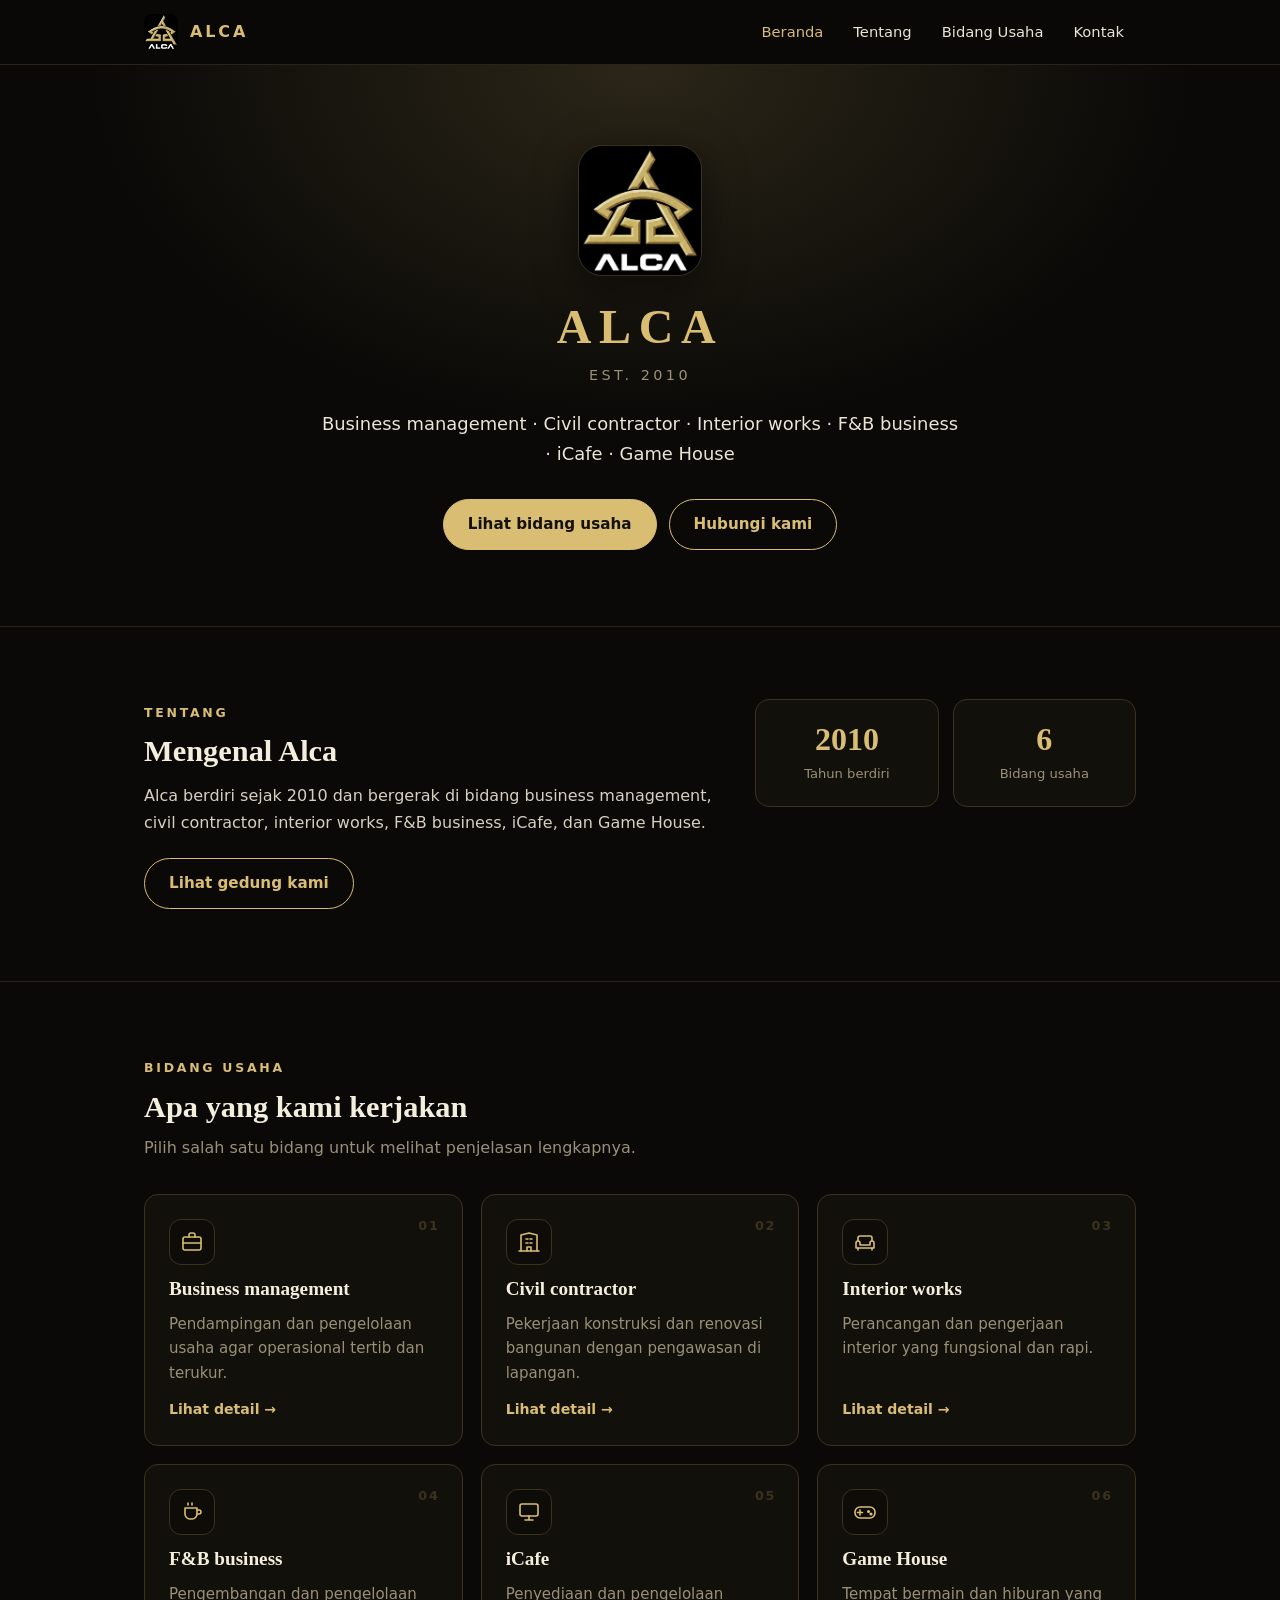
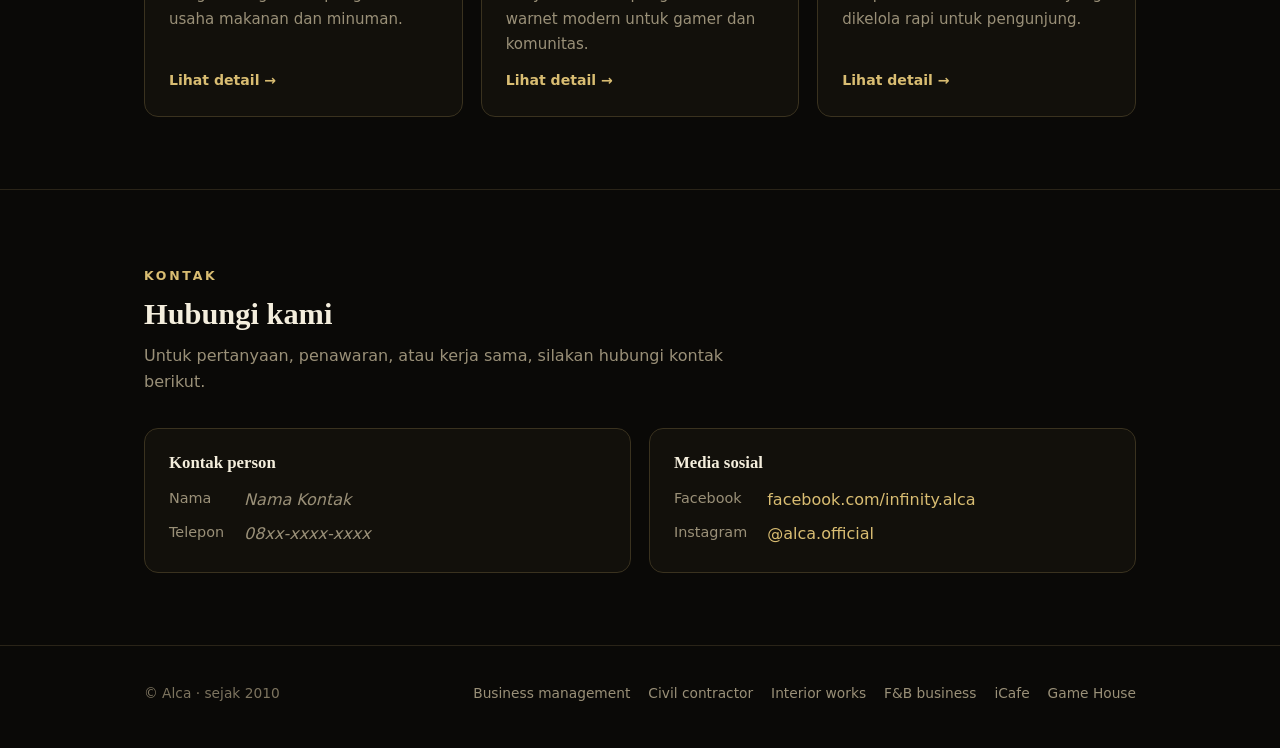
==== commit c1567304: "Tambah halaman Gedung dan tombol "Lihat gedung kami" di bagian Tentang - gedung.html: denah interakt" ====
--- a/index.html
+++ b/index.html
@@ -48,6 +48,9 @@
 <span class="eyebrow">Tentang</span>
 <h2>Mengenal Alca</h2>
 <p>Alca berdiri sejak 2010 dan bergerak di bidang business management, civil contractor, interior works, F&amp;B business, iCafe, dan Game House.</p>
+<div class="actions">
+<a class="btn btn-ghost" href="gedung.html">Lihat gedung kami</a>
+</div>
 </div>
 <div class="stats">
 <div class="stat"><b>2010</b><span>Tahun berdiri</span></div>
--- a/assets/style.css
+++ b/assets/style.css
@@ -41,6 +41,7 @@
 /* tentang */
 .about{display:grid;grid-template-columns:1.5fr 1fr;gap:40px;align-items:start}
 .about p{color:#d6d0c0;margin-top:14px}
+.about .actions{justify-content:flex-start;margin-top:22px}
 .stats{display:grid;grid-template-columns:1fr 1fr;gap:14px}
 .stat{background:var(--surface);border:1px solid var(--line-2);border-radius:var(--radius);padding:22px 18px;text-align:center}
 .stat b{display:block;font-family:Georgia,serif;font-size:2rem;color:var(--gold);font-weight:600;line-height:1.1}
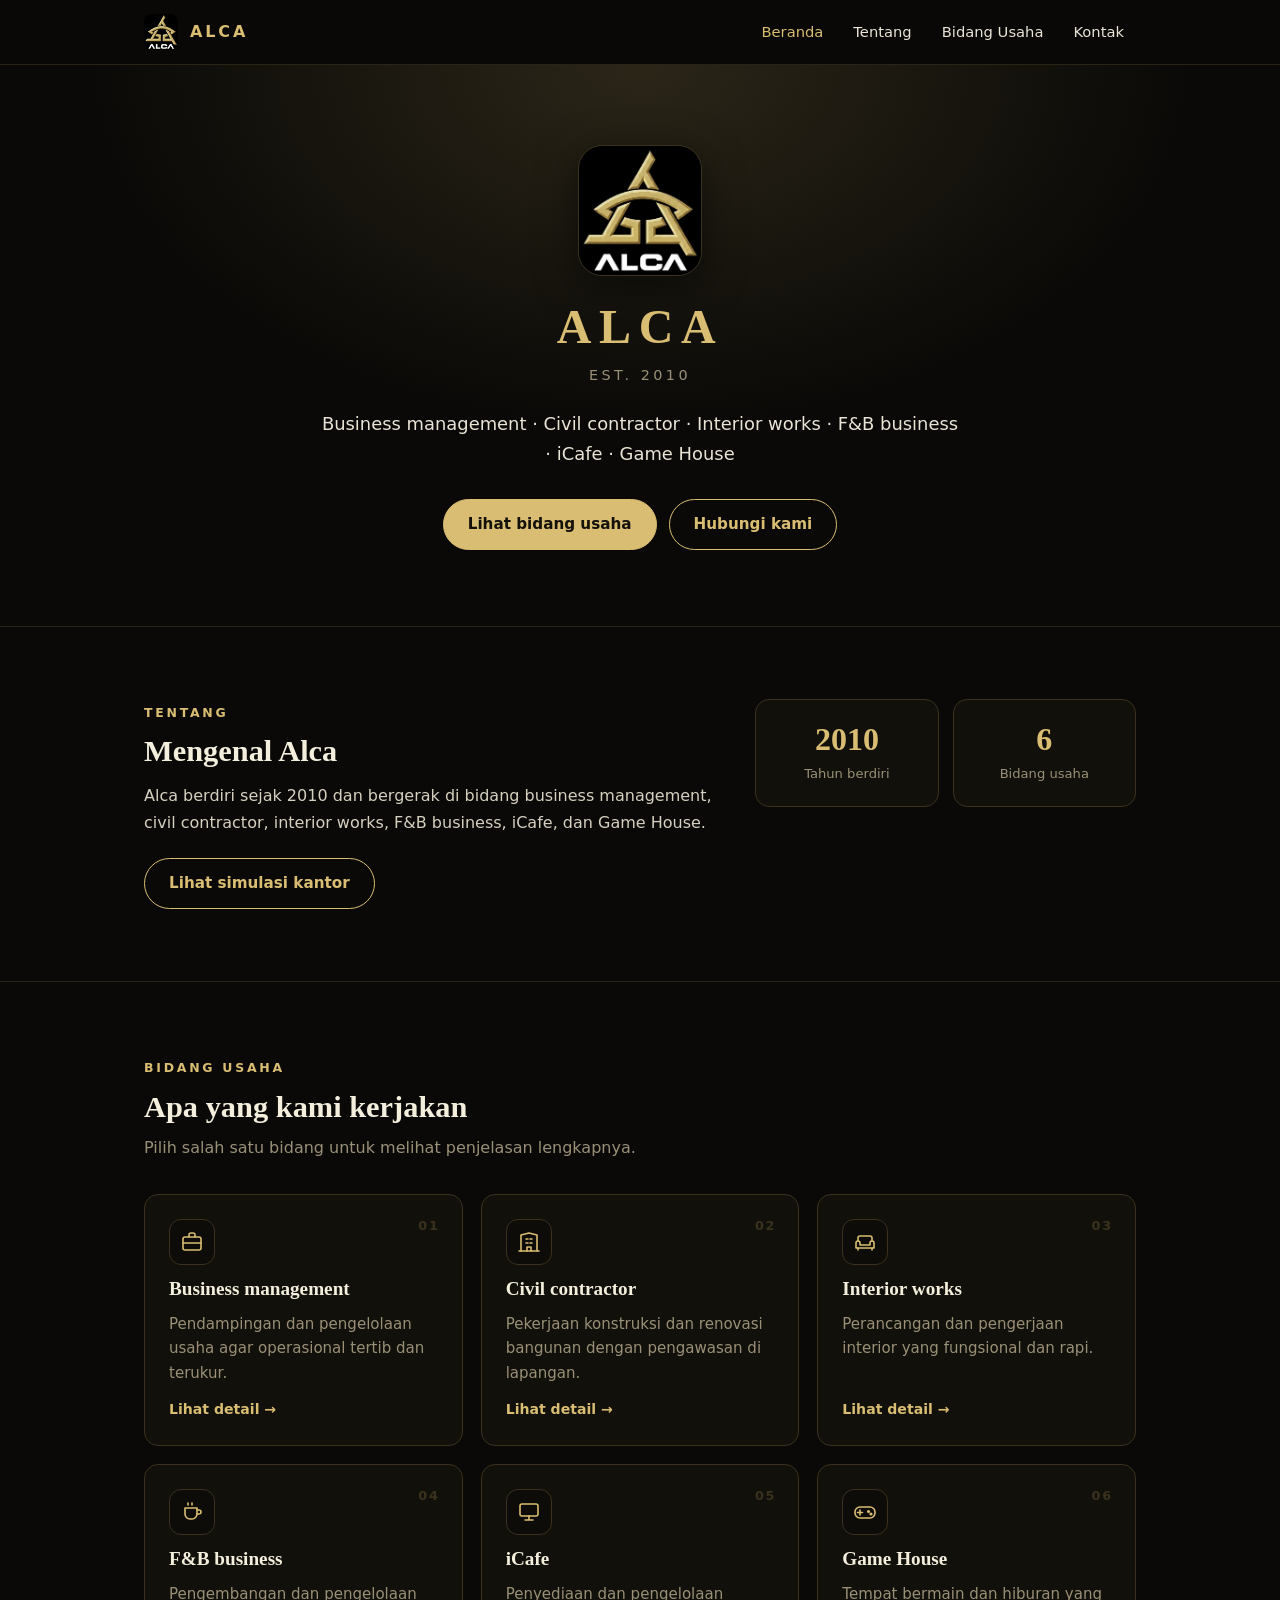
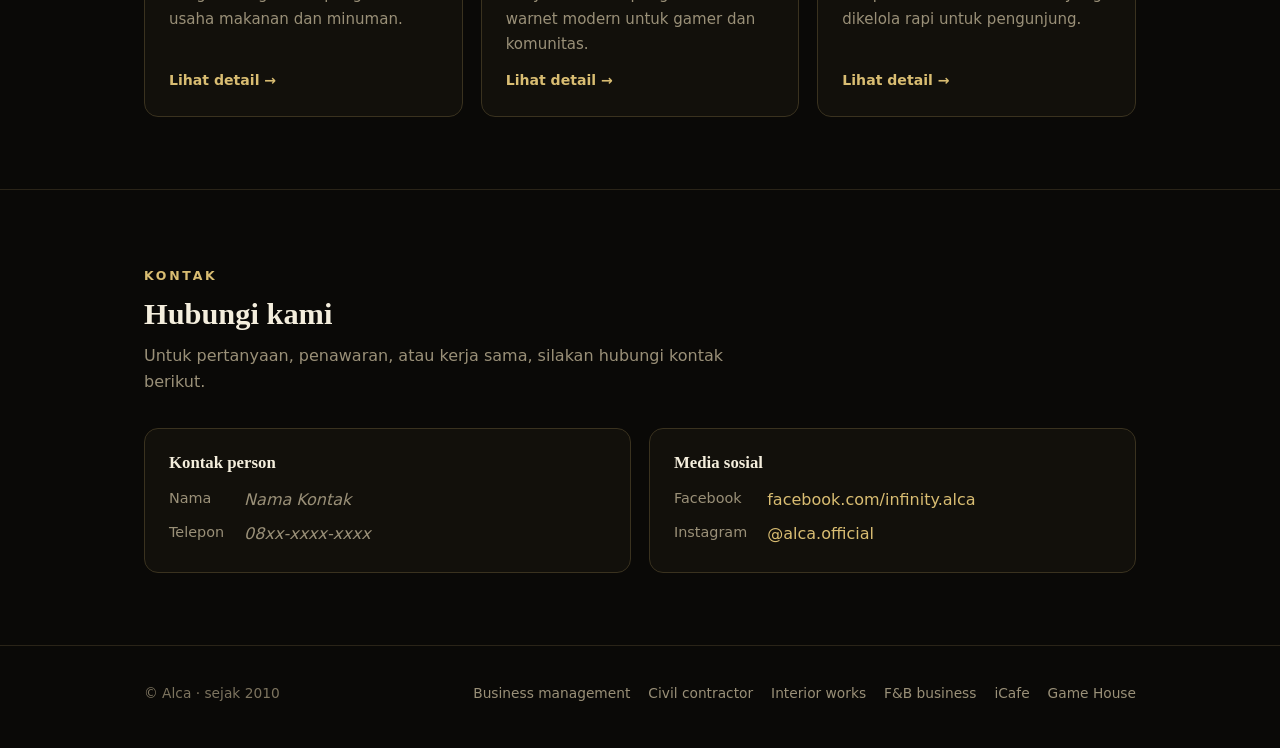
==== commit 92f2482a: "Ganti nama halaman jadi "Simulasi Kantor" - gedung.html diganti nama menjadi simulasi-kantor.html (j" ====
--- a/index.html
+++ b/index.html
@@ -49,7 +49,7 @@
 <h2>Mengenal Alca</h2>
 <p>Alca berdiri sejak 2010 dan bergerak di bidang business management, civil contractor, interior works, F&amp;B business, iCafe, dan Game House.</p>
 <div class="actions">
-<a class="btn btn-ghost" href="gedung.html">Lihat gedung kami</a>
+<a class="btn btn-ghost" href="simulasi-kantor.html">Lihat simulasi kantor</a>
 </div>
 </div>
 <div class="stats">
